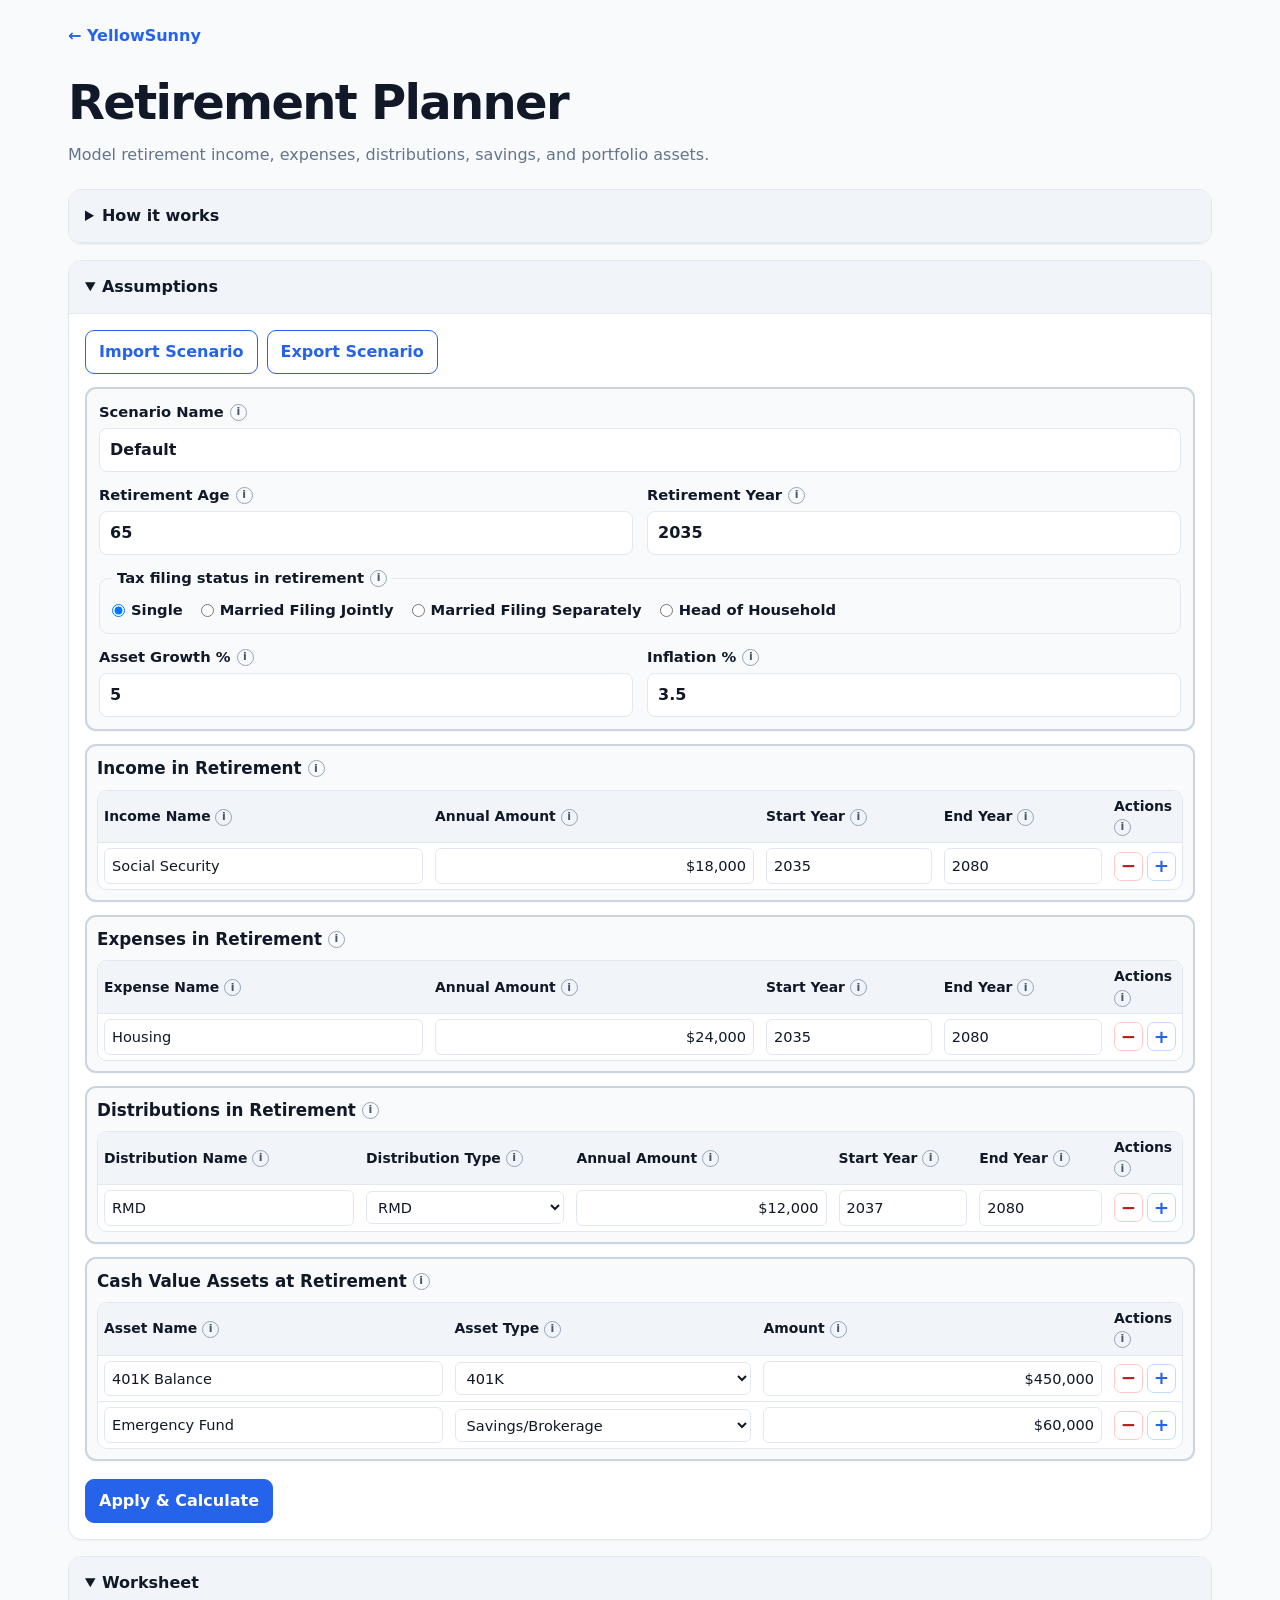
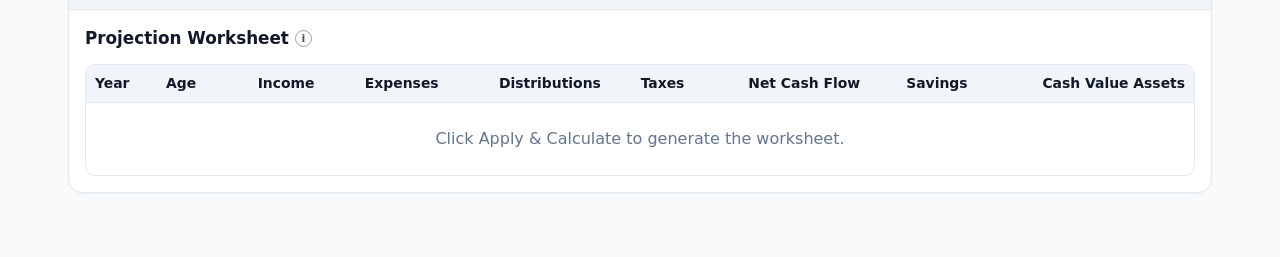
==== retirement-planner/frontend/index.html @ d4e8ead3 "Add retirement planner" ====
<!doctype html>
<html lang="en">
<head>
  <meta charset="utf-8">
  <meta name="viewport" content="width=device-width, initial-scale=1">
  <meta name="description" content="YellowSunny retirement planning calculator">
  <title>Retirement Planner | YellowSunny</title>
  <link rel="stylesheet" href="css/styles.css">
</head>
<body>
  <main class="wrap">
    <nav class="top-nav">
      <a href="/" class="home-link">← YellowSunny</a>
    </nav>

    <header class="page-header">
      <div>
        <h1>Retirement Planner</h1>
        <p class="subtitle">Model retirement income, expenses, distributions, savings, and portfolio assets.</p>
      </div>
    </header>

    <section class="card">
      <details>
        <summary>How it works</summary>
        <div class="panel prose">
          <p><strong>Inputs you provide</strong></p>
          <ul>
            <li><strong>Assumptions</strong> — scenario name, retirement age/year, tax filing status, asset growth, and inflation.</li>
            <li><strong>Income / Expenses</strong> — annual base amounts with inclusive start/end years. Active amounts inflate from each row's start year.</li>
            <li><strong>Distributions</strong> — annual amounts with inclusive start/end years. Distribution amounts are not inflation-adjusted.</li>
            <li><strong>Cash Value Assets</strong> — Savings/Brokerage seeds the Savings balance; 401K/IRA/Other seed Portfolio Assets.</li>
          </ul>
          <p><strong>Calculation</strong></p>
          <ul>
            <li>Federal tax is estimated using the selected filing status, the 2026 standard deduction, and 2026 progressive federal income-tax brackets.</li>
            <li>The simplified tax model treats entered income and distributions as ordinary taxable income; it does not model credits, capital gains, or special Social Security taxation.</li>
            <li>Net Cash Flow = Income − Expenses + Distributions − Taxes.</li>
            <li>Savings = prior Savings + Net Cash Flow.</li>
            <li>Portfolio = (prior Portfolio − Distributions) × (1 + Asset Growth %).</li>
            <li>The worksheet contains 49 annual rows.</li>
          </ul>
        </div>
      </details>
    </section>

    <section class="card">
      <details open>
        <summary>Assumptions</summary>
        <div class="panel">
          <div class="controls">
            <input type="file" id="jsonUpload" accept=".json,application/json" hidden>
            <button type="button" class="btn" id="btnImportJSON">Import Scenario</button>
            <button type="button" class="btn" id="btnExportJSON">Export Scenario</button>
          </div>

          <div class="input-group assumptions-group">
            <div class="form-grid">
            <label class="span-2">
              <span class="label-with-info">Scenario Name <span class="info-tip" title="A name for this saved scenario. It is included in the exported JSON and export filename." aria-label="Scenario name help">i</span></span>
              <input type="text" id="scenarioName" value="Default" maxlength="80">
            </label>

            <label>
              <span class="label-with-info">Retirement Age <span class="info-tip" title="Age shown in the first worksheet row." aria-label="Retirement age help">i</span></span>
              <input type="number" id="retAge" value="65" min="40" max="100">
            </label>
            <label>
              <span class="label-with-info">Retirement Year <span class="info-tip" title="Calendar year shown in the first worksheet row." aria-label="Retirement year help">i</span></span>
              <input type="number" id="retYear" value="2035" min="1900" max="2200">
            </label>

            <fieldset class="radio-fieldset span-2">
              <legend class="label-with-info">Tax filing status in retirement <span class="info-tip" title="Select the filing status used for the fixed 2026 federal standard deduction and marginal tax brackets." aria-label="Tax filing status help">i</span></legend>
              <div class="radio-group">
                <label class="radio-option"><input type="radio" name="filingStatus" value="Single" checked> Single</label>
                <label class="radio-option"><input type="radio" name="filingStatus" value="Married Filing Jointly"> Married Filing Jointly</label>
                <label class="radio-option"><input type="radio" name="filingStatus" value="Married Filing Separately"> Married Filing Separately</label>
                <label class="radio-option"><input type="radio" name="filingStatus" value="Head of Household"> Head of Household</label>
              </div>
            </fieldset>

            <label>
              <span class="label-with-info">Asset Growth % <span class="info-tip" title="Annual growth rate applied to Portfolio Assets after distributions are withdrawn." aria-label="Asset growth help">i</span></span>
              <input type="number" id="growthPct" value="5" min="-50" max="100" step="0.1">
            </label>
            <label>
              <span class="label-with-info">Inflation % <span class="info-tip" title="Annual inflation rate applied to active Income and Expense rows. Distributions are not inflated." aria-label="Inflation help">i</span></span>
              <input type="number" id="inflationPct" value="3.5" min="-10" max="100" step="0.1">
            </label>
            </div>
          </div>

          <div class="input-group">
            <div class="section-heading">
              <h2 class="heading-with-info">Income in Retirement <span class="info-tip" title="Annual retirement income. Active rows are increased by inflation from their Start Year." aria-label="Income section help">i</span></h2>
          </div>
          <div class="table-wrap input-table-wrap">
            <table class="input-table">
              <thead><tr>
                <th>Income Name <span class="info-tip" title="Short description of the income source." aria-label="Income name help">i</span></th>
                <th>Annual Amount <span class="info-tip" title="Base annual amount in the Start Year." aria-label="Income annual amount help">i</span></th>
                <th>Start Year <span class="info-tip" title="First year this income is included." aria-label="Income start year help">i</span></th>
                <th>End Year <span class="info-tip" title="Last year this income is included." aria-label="Income end year help">i</span></th>
                <th>Actions <span class="info-tip" title="Minus removes the row; plus inserts a row below." aria-label="Income row actions help">i</span></th>
              </tr></thead>
              <tbody id="tblIncome"></tbody>
            </table>
            </div>
          </div>

          <div class="input-group">
            <div class="section-heading">
              <h2 class="heading-with-info">Expenses in Retirement <span class="info-tip" title="Annual retirement expenses. Active rows are increased by inflation from their Start Year." aria-label="Expenses section help">i</span></h2>
          </div>
          <div class="table-wrap input-table-wrap">
            <table class="input-table">
              <thead><tr>
                <th>Expense Name <span class="info-tip" title="Short description of the expense." aria-label="Expense name help">i</span></th>
                <th>Annual Amount <span class="info-tip" title="Base annual amount in the Start Year." aria-label="Expense annual amount help">i</span></th>
                <th>Start Year <span class="info-tip" title="First year this expense is included." aria-label="Expense start year help">i</span></th>
                <th>End Year <span class="info-tip" title="Last year this expense is included." aria-label="Expense end year help">i</span></th>
                <th>Actions <span class="info-tip" title="Minus removes the row; plus inserts a row below." aria-label="Expense row actions help">i</span></th>
              </tr></thead>
              <tbody id="tblExpenses"></tbody>
            </table>
            </div>
          </div>

          <div class="input-group">
            <div class="section-heading">
              <h2 class="heading-with-info">Distributions in Retirement <span class="info-tip" title="Planned portfolio distributions. These amounts are not increased by inflation." aria-label="Distributions section help">i</span></h2>
          </div>
          <div class="table-wrap input-table-wrap">
            <table class="input-table">
              <thead><tr>
                <th>Distribution Name <span class="info-tip" title="Short description of the planned distribution." aria-label="Distribution name help">i</span></th>
                <th>Distribution Type <span class="info-tip" title="Classification for the withdrawal: Normal, Early 72t, Early 55+, or RMD. It is saved with the scenario; it does not currently change the tax formula." aria-label="Distribution type help">i</span></th>
                <th>Annual Amount <span class="info-tip" title="Annual withdrawal amount. It stays constant and is not inflation-adjusted." aria-label="Distribution annual amount help">i</span></th>
                <th>Start Year <span class="info-tip" title="First year this distribution is included." aria-label="Distribution start year help">i</span></th>
                <th>End Year <span class="info-tip" title="Last year this distribution is included." aria-label="Distribution end year help">i</span></th>
                <th>Actions <span class="info-tip" title="Minus removes the row; plus inserts a row below." aria-label="Distribution row actions help">i</span></th>
              </tr></thead>
              <tbody id="tblDistributions"></tbody>
            </table>
            </div>
          </div>

          <div class="input-group">
            <div class="section-heading">
              <h2 class="heading-with-info">Cash Value Assets at Retirement <span class="info-tip" title="Balances available at the start of retirement. Savings/Brokerage seeds the Savings column; all other asset types seed Portfolio Assets." aria-label="Assets section help">i</span></h2>
          </div>
          <div class="table-wrap input-table-wrap">
            <table class="input-table">
              <thead><tr>
                <th>Asset Name <span class="info-tip" title="Short description of the account or asset." aria-label="Asset name help">i</span></th>
                <th>Asset Type <span class="info-tip" title="401K, Savings/Brokerage, IRA, or Other." aria-label="Asset type help">i</span></th>
                <th>Amount <span class="info-tip" title="Balance available at the beginning of the retirement year." aria-label="Asset amount help">i</span></th>
                <th>Actions <span class="info-tip" title="Minus removes the row; plus inserts a row below." aria-label="Asset row actions help">i</span></th>
              </tr></thead>
              <tbody id="tblAssets"></tbody>
            </table>
            </div>
          </div>

          <div class="run-row">
            <button type="button" class="btn primary" id="btnRun">Apply &amp; Calculate</button>
            <span id="applyStatus" class="status" aria-live="polite"></span>
          </div>
        </div>
      </details>
    </section>

    <section class="card">
      <details open>
        <summary>Worksheet</summary>
        <div class="panel">
          <h2 class="heading-with-info worksheet-heading">Projection Worksheet <span class="info-tip" title="49 annual rows showing modeled cash flow, taxes, savings, and portfolio assets." aria-label="Worksheet help">i</span></h2>
          <div class="table-wrap worksheet-wrap">
            <table class="worksheet-table">
              <thead>
                <tr>
                  <th>Year</th><th>Age</th><th>Income</th><th>Expenses</th><th>Distributions</th><th>Taxes</th><th>Net Cash Flow</th><th>Savings</th><th>Cash Value Assets</th>
                </tr>
              </thead>
              <tbody id="sheetBody"></tbody>
            </table>
          </div>
        </div>
      </details>
    </section>
  </main>

  <script src="js/app.js" defer></script>
</body>
</html>
---- retirement-planner/frontend/css/styles.css ----
:root {
  --bg: #f8fafc; --surface: #ffffff; --surface-alt: #f1f5f9; --text: #111827;
  --muted: #64748b; --border: #e2e8f0; --border-strong: #cbd5e1; --accent: #2563eb;
  --accent-hover: #1d4ed8; --danger: #b91c1c; --danger-bg: #fee2e2; --warning-bg: #fca5a5;
  --radius: 14px;
}
* { box-sizing: border-box; }
body { margin: 0; font-family: system-ui, -apple-system, BlinkMacSystemFont, "Segoe UI", sans-serif; background: var(--bg); color: var(--text); line-height: 1.5; }
.wrap { max-width: 1180px; margin: 0 auto; padding: 24px 18px 48px; }
.top-nav { margin-bottom: 18px; }
.home-link { color: var(--accent); text-decoration: none; font-weight: 650; }
.page-header { display: flex; justify-content: space-between; gap: 20px; align-items: end; margin-bottom: 22px; }
h1 { margin: 0; font-size: clamp(2rem, 5vw, 3rem); letter-spacing: -0.035em; }
h2 { margin: 8px 0 4px; font-size: 1.05rem; }
.subtitle { margin: 5px 0 0; color: var(--muted); }
.card { background: var(--surface); border: 1px solid var(--border); border-radius: var(--radius); overflow: hidden; margin-bottom: 16px; box-shadow: 0 1px 2px rgba(15,23,42,.04); }
summary { cursor: pointer; font-weight: 750; padding: 14px 16px; background: var(--surface-alt); border-bottom: 1px solid var(--border); }
.panel { padding: 16px; display: grid; gap: 13px; }
.prose p { margin: 0; } .prose ul { margin-top: 4px; }
.form-grid { display: grid; grid-template-columns: repeat(2,minmax(0,1fr)); gap: 12px 14px; }
.span-2 { grid-column: 1 / -1; }
label { display: grid; gap: 5px; font-weight: 650; }
label span, legend { font-size: .92rem; }
.label-with-info, .heading-with-info { display: inline-flex; align-items: center; gap: 6px; }
.info-tip { width: 17px; height: 17px; border: 1px solid #94a3b8; border-radius: 50%; display: inline-flex; align-items: center; justify-content: center; font-size: 11px; font-weight: 800; color: #475569; cursor: help; vertical-align: middle; user-select: none; }
input, select { width: 100%; min-width: 96px; padding: 9px 10px; border: 1px solid var(--border); border-radius: 8px; background: #fff; color: var(--text); font: inherit; }
input:focus, select:focus { outline: none; border-color: var(--accent); box-shadow: 0 0 0 3px rgba(37,99,235,.14); }
.radio-fieldset { margin: 0; padding: 10px 12px 12px; border: 1px solid var(--border); border-radius: 9px; }
.radio-fieldset legend { padding: 0 5px; font-weight: 650; }
.radio-group { display: flex; flex-wrap: wrap; gap: 8px 18px; }
.radio-option { display: inline-flex; grid-template-columns: none; flex-direction: row; align-items: center; gap: 6px; font-size: .92rem; font-weight: 550; }
.radio-option input { width: auto; min-width: 0; margin: 0; }
.controls, .run-row, .section-heading { display: flex; flex-wrap: wrap; align-items: center; gap: 9px; }
.section-heading { justify-content: space-between; margin-top: 2px; }
.input-group { border: 2px solid var(--border-strong); border-radius: 11px; padding: 10px; background: #f8fafc; display: grid; gap: 8px; box-shadow: 0 1px 2px rgba(15,23,42,.035); }
.assumptions-group { padding: 12px; }
.input-group .section-heading { margin: 0; }
.input-group .section-heading h2 { margin: 0; }
.input-group .input-table-wrap { border-color: var(--border); }
.run-row { margin-top: 5px; }
.status { color: var(--muted); font-size: .94rem; } .status.error { color: var(--danger); font-weight: 650; }
.btn { appearance: none; border: 1px solid var(--accent); border-radius: 9px; background: #fff; color: var(--accent); padding: 9px 13px; font: inherit; font-weight: 700; cursor: pointer; }
.btn:hover { background: #eff6ff; } .btn.primary { background: var(--accent); color: #fff; } .btn.primary:hover { background: var(--accent-hover); }
.row-actions { display: flex; gap: 4px; align-items: center; white-space: nowrap; }
.btn.icon { width: 29px; height: 29px; padding: 0; display: inline-flex; align-items: center; justify-content: center; font-size: 1.15rem; line-height: 1; border-radius: 7px; }
.btn.delete { border-color: #fecaca; color: var(--danger); } .btn.delete:hover { background: #fef2f2; }
.btn.add { border-color: #bfdbfe; color: var(--accent); } .btn.add:hover { background: #eff6ff; }
.table-wrap { overflow-x: auto; border: 1px solid var(--border); border-radius: 10px; }
.input-table-wrap { border: 1px solid var(--border-strong); box-shadow: inset 0 0 0 1px rgba(148,163,184,.08); }
table { width: 100%; border-collapse: collapse; background: #fff; }
th { text-align: left; background: var(--surface-alt); font-size: .87rem; }
th, td { padding: 8px 9px; border-bottom: 1px solid var(--border); vertical-align: middle; }
.input-table th, .input-table td { padding: 5px 6px; }
.input-table input, .input-table select { padding: 6px 7px; border-radius: 6px; font-size: .91rem; }
.input-table th:last-child, .input-table td:last-child { width: 74px; }
tbody tr:last-child td { border-bottom: 0; }
.worksheet-heading { margin: 0; }
.worksheet-table td:nth-child(n+3) { font-variant-numeric: tabular-nums; text-align: right; }
.worksheet-table th:nth-child(n+3) { text-align: right; }
.negative { background: var(--danger-bg); } .negative-strong { background: var(--warning-bg); }
.empty-row { color: var(--muted); text-align: center !important; padding: 24px; }
@media (max-width:720px) { .wrap { padding: 16px 10px 36px; } .form-grid { grid-template-columns: 1fr; } .span-2 { grid-column: auto; } .page-header { align-items: start; } .radio-group { display: grid; gap: 8px; } }

.money-input { text-align: right; font-variant-numeric: tabular-nums; }

/* Scrollable projection worksheet with frozen column headers. */
.worksheet-wrap {
  max-height: 560px;
  overflow: auto;
  position: relative;
}
.worksheet-table thead th {
  position: sticky;
  top: 0;
  z-index: 2;
  background: var(--surface-alt);
  box-shadow: 0 1px 0 var(--border);
}
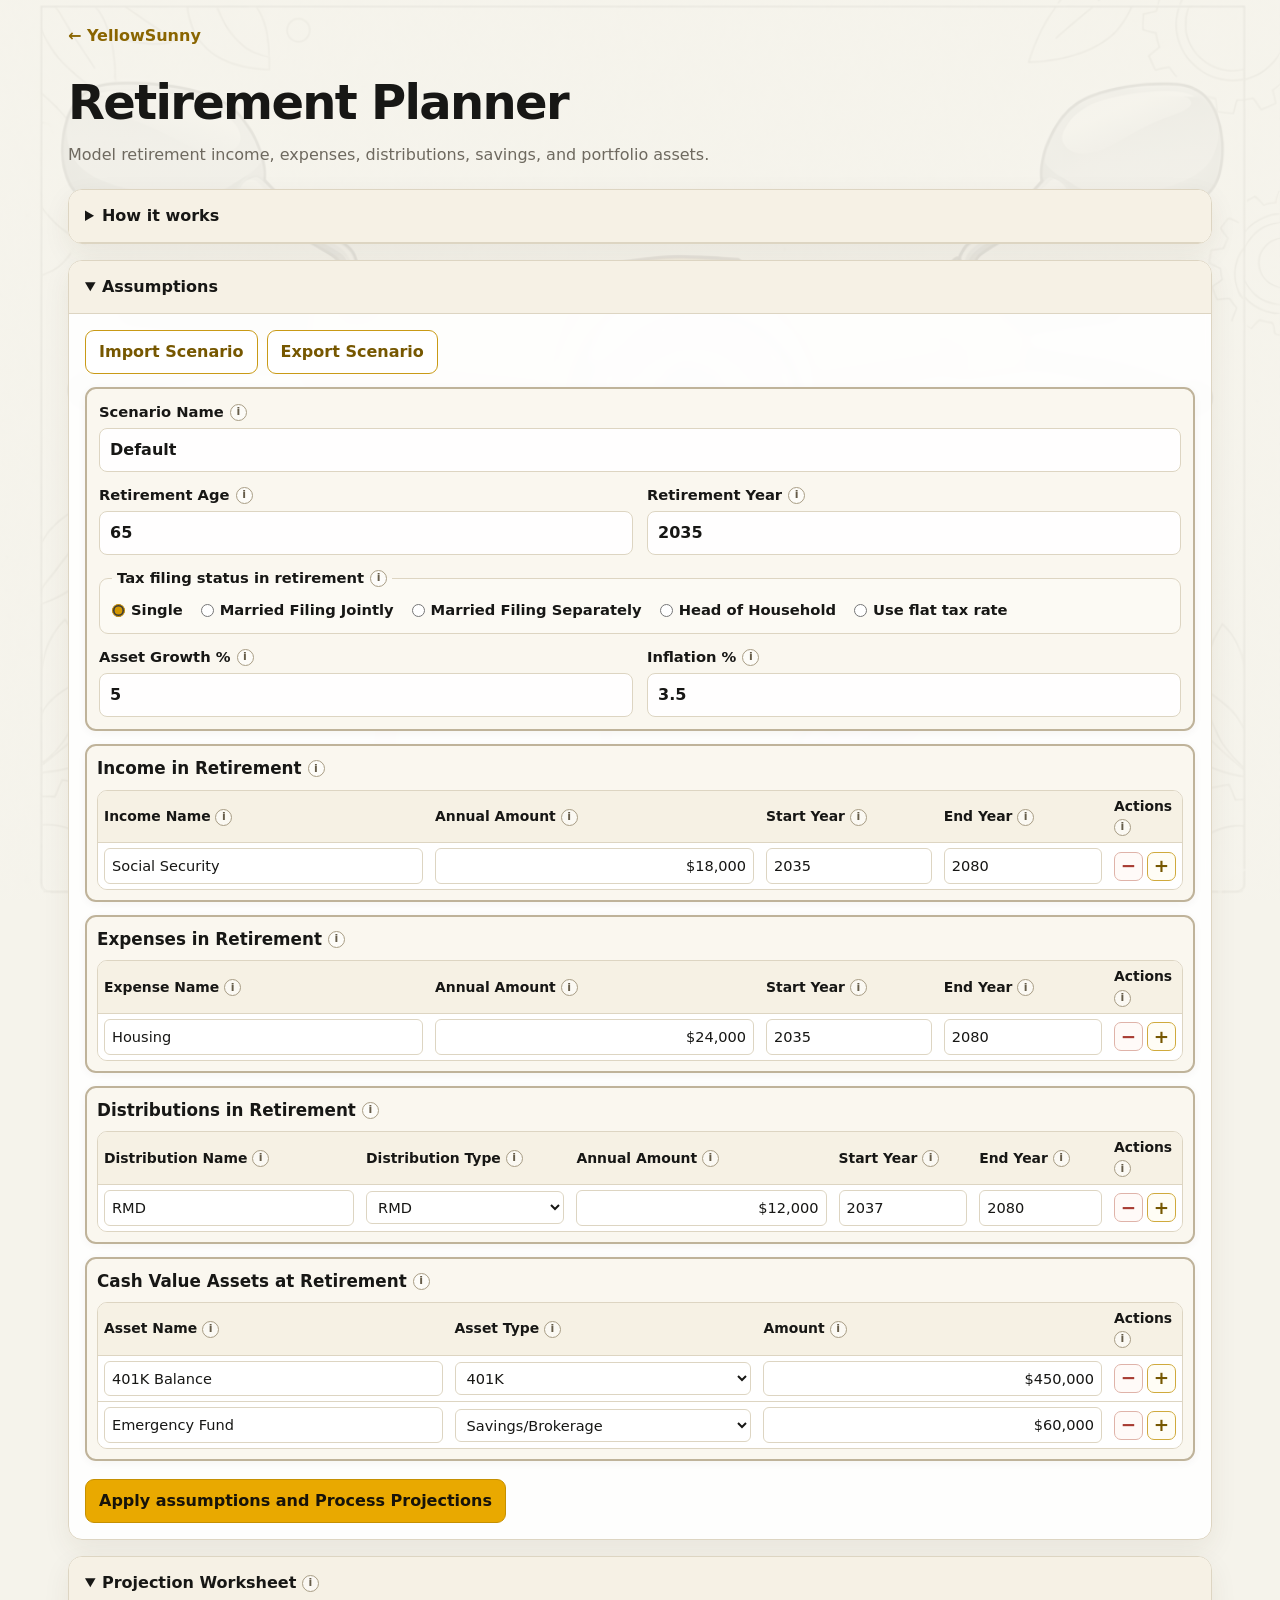
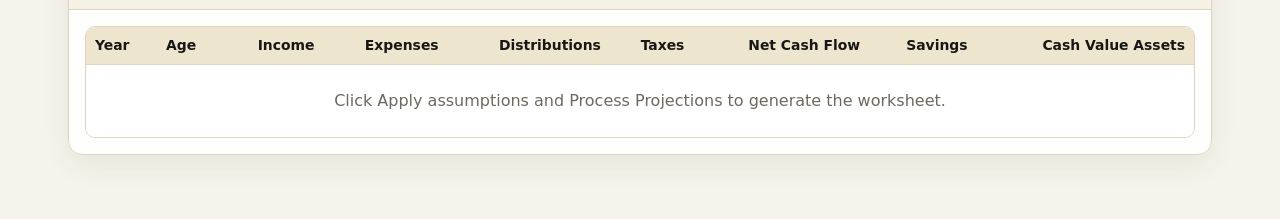
==== commit 28876318: "Apply flat tax rate" ====
--- a/retirement-planner/frontend/index.html
+++ b/retirement-planner/frontend/index.html
@@ -26,15 +26,16 @@
         <div class="panel prose">
           <p><strong>Inputs you provide</strong></p>
           <ul>
-            <li><strong>Assumptions</strong> — scenario name, retirement age/year, tax filing status, asset growth, and inflation.</li>
+            <li><strong>Assumptions</strong> — scenario name, retirement age/year, tax method or filing status, asset growth, and inflation.</li>
             <li><strong>Income / Expenses</strong> — annual base amounts with inclusive start/end years. Active amounts inflate from each row's start year.</li>
             <li><strong>Distributions</strong> — annual amounts with inclusive start/end years. Distribution amounts are not inflation-adjusted.</li>
             <li><strong>Cash Value Assets</strong> — Savings/Brokerage seeds the Savings balance; 401K/IRA/Other seed Portfolio Assets.</li>
           </ul>
           <p><strong>Calculation</strong></p>
           <ul>
-            <li>Federal tax is estimated using the selected filing status, the 2026 standard deduction, and 2026 progressive federal income-tax brackets.</li>
-            <li>The simplified tax model treats entered income and distributions as ordinary taxable income; it does not model credits, capital gains, or special Social Security taxation.</li>
+            <li>Federal tax is estimated either with your selected flat tax rate or with the selected filing status, 2026 standard deduction, and 2026 progressive federal income-tax brackets.</li>
+            <li>The simplified tax model treats entered income and distributions as ordinary taxable income. Flat-tax mode applies the entered rate directly to that combined amount; it does not apply the standard deduction or brackets.</li>
+            <li>The model does not separately account for credits, capital gains rates, or special Social Security taxation.</li>
             <li>Net Cash Flow = Income − Expenses + Distributions − Taxes.</li>
             <li>Savings = prior Savings + Net Cash Flow.</li>
             <li>Portfolio = (prior Portfolio − Distributions) × (1 + Asset Growth %).</li>
@@ -77,8 +78,14 @@
                 <label class="radio-option"><input type="radio" name="filingStatus" value="Married Filing Jointly"> Married Filing Jointly</label>
                 <label class="radio-option"><input type="radio" name="filingStatus" value="Married Filing Separately"> Married Filing Separately</label>
                 <label class="radio-option"><input type="radio" name="filingStatus" value="Head of Household"> Head of Household</label>
+                <label class="radio-option"><input type="radio" name="filingStatus" value="Use flat tax rate"> Use flat tax rate</label>
               </div>
             </fieldset>
+
+            <label id="flatTaxRateWrap" class="span-2 flat-tax-rate hidden">
+              <span class="label-with-info">Flat Tax Rate % <span class="info-tip" title="When Use flat tax rate is selected, this percentage is applied to annual Income plus Distributions. The standard deduction and tax brackets are not used." aria-label="Flat tax rate help">i</span></span>
+              <input type="number" id="flatTaxPct" value="20" min="0" max="100" step="0.1">
+            </label>
 
             <label>
               <span class="label-with-info">Asset Growth % <span class="info-tip" title="Annual growth rate applied to Portfolio Assets after distributions are withdrawn." aria-label="Asset growth help">i</span></span>
@@ -164,7 +171,7 @@
           </div>
 
           <div class="run-row">
-            <button type="button" class="btn primary" id="btnRun">Apply &amp; Calculate</button>
+            <button type="button" class="btn primary" id="btnRun">Apply assumptions and Process Projections</button>
             <span id="applyStatus" class="status" aria-live="polite"></span>
           </div>
         </div>
@@ -173,9 +180,8 @@
 
     <section class="card">
       <details open>
-        <summary>Worksheet</summary>
+        <summary>Projection Worksheet <span class="info-tip" title="49 annual rows showing modeled cash flow, taxes, savings, and cash value assets." aria-label="Projection worksheet help">i</span></summary>
         <div class="panel">
-          <h2 class="heading-with-info worksheet-heading">Projection Worksheet <span class="info-tip" title="49 annual rows showing modeled cash flow, taxes, savings, and portfolio assets." aria-label="Worksheet help">i</span></h2>
           <div class="table-wrap worksheet-wrap">
             <table class="worksheet-table">
               <thead>
--- a/retirement-planner/frontend/css/styles.css
+++ b/retirement-planner/frontend/css/styles.css
@@ -1,66 +1,184 @@
 :root {
-  --bg: #f8fafc; --surface: #ffffff; --surface-alt: #f1f5f9; --text: #111827;
-  --muted: #64748b; --border: #e2e8f0; --border-strong: #cbd5e1; --accent: #2563eb;
-  --accent-hover: #1d4ed8; --danger: #b91c1c; --danger-bg: #fee2e2; --warning-bg: #fca5a5;
+  --bg: #f5f3eb;
+  --surface: rgba(255, 255, 255, 0.90);
+  --surface-solid: #fffdfa;
+  --surface-alt: #f6f1e4;
+  --surface-warm: rgba(250, 247, 238, 0.92);
+  --text: #171715;
+  --muted: #6e695f;
+  --border: #ddd5c2;
+  --border-strong: #bfb39a;
+  --accent: #e9a900;
+  --accent-hover: #d39700;
+  --accent-soft: #fff2bd;
+  --danger: #a83b32;
+  --danger-bg: #fde8e3;
+  --warning-bg: #f4b0a8;
   --radius: 14px;
 }
+
 * { box-sizing: border-box; }
-body { margin: 0; font-family: system-ui, -apple-system, BlinkMacSystemFont, "Segoe UI", sans-serif; background: var(--bg); color: var(--text); line-height: 1.5; }
+html { min-height: 100%; background: var(--bg); }
+body {
+  margin: 0;
+  min-height: 100vh;
+  position: relative;
+  isolation: isolate;
+  font-family: system-ui, -apple-system, BlinkMacSystemFont, "Segoe UI", sans-serif;
+  color: var(--text);
+  line-height: 1.5;
+  background: transparent;
+}
+
+/* Very faint YellowSunny artwork behind the entire planner. */
+body::before {
+  content: "";
+  position: fixed;
+  inset: 0;
+  z-index: -1;
+  pointer-events: none;
+  background-image:
+    linear-gradient(rgba(245, 243, 235, 0.93), rgba(245, 243, 235, 0.93)),
+    url("../assets/Yellowsunny.png");
+  background-repeat: no-repeat;
+  background-position: center center;
+  background-size: cover;
+}
+
 .wrap { max-width: 1180px; margin: 0 auto; padding: 24px 18px 48px; }
 .top-nav { margin-bottom: 18px; }
-.home-link { color: var(--accent); text-decoration: none; font-weight: 650; }
+.home-link { color: #8a6500; text-decoration: none; font-weight: 700; }
+.home-link:hover { color: var(--accent-hover); text-decoration: underline; }
 .page-header { display: flex; justify-content: space-between; gap: 20px; align-items: end; margin-bottom: 22px; }
 h1 { margin: 0; font-size: clamp(2rem, 5vw, 3rem); letter-spacing: -0.035em; }
 h2 { margin: 8px 0 4px; font-size: 1.05rem; }
 .subtitle { margin: 5px 0 0; color: var(--muted); }
-.card { background: var(--surface); border: 1px solid var(--border); border-radius: var(--radius); overflow: hidden; margin-bottom: 16px; box-shadow: 0 1px 2px rgba(15,23,42,.04); }
-summary { cursor: pointer; font-weight: 750; padding: 14px 16px; background: var(--surface-alt); border-bottom: 1px solid var(--border); }
+
+.card {
+  background: var(--surface);
+  border: 1px solid var(--border);
+  border-radius: var(--radius);
+  overflow: hidden;
+  margin-bottom: 16px;
+  box-shadow: 0 10px 28px rgba(65, 54, 27, 0.07);
+  backdrop-filter: blur(5px);
+  -webkit-backdrop-filter: blur(5px);
+}
+summary {
+  cursor: pointer;
+  font-weight: 780;
+  padding: 14px 16px;
+  background: rgba(246, 241, 228, 0.94);
+  border-bottom: 1px solid var(--border);
+}
 .panel { padding: 16px; display: grid; gap: 13px; }
-.prose p { margin: 0; } .prose ul { margin-top: 4px; }
+.prose p { margin: 0; }
+.prose ul { margin-top: 4px; }
+
 .form-grid { display: grid; grid-template-columns: repeat(2,minmax(0,1fr)); gap: 12px 14px; }
 .span-2 { grid-column: 1 / -1; }
 label { display: grid; gap: 5px; font-weight: 650; }
 label span, legend { font-size: .92rem; }
 .label-with-info, .heading-with-info { display: inline-flex; align-items: center; gap: 6px; }
-.info-tip { width: 17px; height: 17px; border: 1px solid #94a3b8; border-radius: 50%; display: inline-flex; align-items: center; justify-content: center; font-size: 11px; font-weight: 800; color: #475569; cursor: help; vertical-align: middle; user-select: none; }
-input, select { width: 100%; min-width: 96px; padding: 9px 10px; border: 1px solid var(--border); border-radius: 8px; background: #fff; color: var(--text); font: inherit; }
-input:focus, select:focus { outline: none; border-color: var(--accent); box-shadow: 0 0 0 3px rgba(37,99,235,.14); }
-.radio-fieldset { margin: 0; padding: 10px 12px 12px; border: 1px solid var(--border); border-radius: 9px; }
+.info-tip {
+  width: 17px;
+  height: 17px;
+  border: 1px solid #a89d85;
+  border-radius: 50%;
+  display: inline-flex;
+  align-items: center;
+  justify-content: center;
+  font-size: 11px;
+  font-weight: 800;
+  color: #655c49;
+  background: rgba(255,255,255,.55);
+  cursor: help;
+  vertical-align: middle;
+  user-select: none;
+}
+
+input, select {
+  width: 100%;
+  min-width: 96px;
+  padding: 9px 10px;
+  border: 1px solid var(--border);
+  border-radius: 8px;
+  background: rgba(255,255,255,.94);
+  color: var(--text);
+  font: inherit;
+}
+input:focus, select:focus {
+  outline: none;
+  border-color: var(--accent);
+  box-shadow: 0 0 0 3px rgba(233,169,0,.20);
+}
+
+.radio-fieldset { margin: 0; padding: 10px 12px 12px; border: 1px solid var(--border); border-radius: 9px; background: rgba(255,255,255,.34); }
 .radio-fieldset legend { padding: 0 5px; font-weight: 650; }
 .radio-group { display: flex; flex-wrap: wrap; gap: 8px 18px; }
 .radio-option { display: inline-flex; grid-template-columns: none; flex-direction: row; align-items: center; gap: 6px; font-size: .92rem; font-weight: 550; }
-.radio-option input { width: auto; min-width: 0; margin: 0; }
+.radio-option input { width: auto; min-width: 0; margin: 0; accent-color: var(--accent-hover); }
+.flat-tax-rate { max-width: 360px; }
+.hidden { display: none !important; }
+
 .controls, .run-row, .section-heading { display: flex; flex-wrap: wrap; align-items: center; gap: 9px; }
 .section-heading { justify-content: space-between; margin-top: 2px; }
-.input-group { border: 2px solid var(--border-strong); border-radius: 11px; padding: 10px; background: #f8fafc; display: grid; gap: 8px; box-shadow: 0 1px 2px rgba(15,23,42,.035); }
+.input-group {
+  border: 2px solid var(--border-strong);
+  border-radius: 11px;
+  padding: 10px;
+  background: var(--surface-warm);
+  display: grid;
+  gap: 8px;
+  box-shadow: 0 2px 8px rgba(65,54,27,.045);
+}
 .assumptions-group { padding: 12px; }
 .input-group .section-heading { margin: 0; }
 .input-group .section-heading h2 { margin: 0; }
 .input-group .input-table-wrap { border-color: var(--border); }
 .run-row { margin-top: 5px; }
-.status { color: var(--muted); font-size: .94rem; } .status.error { color: var(--danger); font-weight: 650; }
-.btn { appearance: none; border: 1px solid var(--accent); border-radius: 9px; background: #fff; color: var(--accent); padding: 9px 13px; font: inherit; font-weight: 700; cursor: pointer; }
-.btn:hover { background: #eff6ff; } .btn.primary { background: var(--accent); color: #fff; } .btn.primary:hover { background: var(--accent-hover); }
+.status { color: var(--muted); font-size: .94rem; }
+.status.error { color: var(--danger); font-weight: 650; }
+
+.btn {
+  appearance: none;
+  border: 1px solid #c99a16;
+  border-radius: 9px;
+  background: rgba(255,255,255,.86);
+  color: #765700;
+  padding: 9px 13px;
+  font: inherit;
+  font-weight: 750;
+  cursor: pointer;
+  transition: background 120ms ease, transform 120ms ease, border-color 120ms ease;
+}
+.btn:hover { background: var(--accent-soft); border-color: var(--accent-hover); }
+.btn.primary { background: var(--accent); color: #17130a; border-color: #c69000; }
+.btn.primary:hover { background: var(--accent-hover); transform: translateY(-1px); }
+.btn:focus-visible { outline: 3px solid rgba(233,169,0,.32); outline-offset: 2px; }
+
 .row-actions { display: flex; gap: 4px; align-items: center; white-space: nowrap; }
 .btn.icon { width: 29px; height: 29px; padding: 0; display: inline-flex; align-items: center; justify-content: center; font-size: 1.15rem; line-height: 1; border-radius: 7px; }
-.btn.delete { border-color: #fecaca; color: var(--danger); } .btn.delete:hover { background: #fef2f2; }
-.btn.add { border-color: #bfdbfe; color: var(--accent); } .btn.add:hover { background: #eff6ff; }
-.table-wrap { overflow-x: auto; border: 1px solid var(--border); border-radius: 10px; }
-.input-table-wrap { border: 1px solid var(--border-strong); box-shadow: inset 0 0 0 1px rgba(148,163,184,.08); }
-table { width: 100%; border-collapse: collapse; background: #fff; }
+.btn.delete { border-color: #dfb3a9; color: var(--danger); background: #fffaf8; }
+.btn.delete:hover { background: var(--danger-bg); }
+.btn.add { border-color: #d0aa3d; color: #765700; background: #fffdf5; }
+.btn.add:hover { background: var(--accent-soft); }
+
+.table-wrap { overflow-x: auto; border: 1px solid var(--border); border-radius: 10px; background: rgba(255,255,255,.82); }
+.input-table-wrap { border: 1px solid var(--border-strong); box-shadow: inset 0 0 0 1px rgba(118,102,65,.05); }
+table { width: 100%; border-collapse: collapse; background: rgba(255,255,255,.91); }
 th { text-align: left; background: var(--surface-alt); font-size: .87rem; }
 th, td { padding: 8px 9px; border-bottom: 1px solid var(--border); vertical-align: middle; }
 .input-table th, .input-table td { padding: 5px 6px; }
 .input-table input, .input-table select { padding: 6px 7px; border-radius: 6px; font-size: .91rem; }
 .input-table th:last-child, .input-table td:last-child { width: 74px; }
 tbody tr:last-child td { border-bottom: 0; }
-.worksheet-heading { margin: 0; }
+
 .worksheet-table td:nth-child(n+3) { font-variant-numeric: tabular-nums; text-align: right; }
 .worksheet-table th:nth-child(n+3) { text-align: right; }
-.negative { background: var(--danger-bg); } .negative-strong { background: var(--warning-bg); }
+.negative { background: var(--danger-bg); }
+.negative-strong { background: var(--warning-bg); }
 .empty-row { color: var(--muted); text-align: center !important; padding: 24px; }
-@media (max-width:720px) { .wrap { padding: 16px 10px 36px; } .form-grid { grid-template-columns: 1fr; } .span-2 { grid-column: auto; } .page-header { align-items: start; } .radio-group { display: grid; gap: 8px; } }
-
 .money-input { text-align: right; font-variant-numeric: tabular-nums; }
 
 /* Scrollable projection worksheet with frozen column headers. */
@@ -73,6 +191,15 @@
   position: sticky;
   top: 0;
   z-index: 2;
-  background: var(--surface-alt);
-  box-shadow: 0 1px 0 var(--border);
-}
+  background: #eee5cf;
+  box-shadow: 0 1px 0 var(--border-strong);
+}
+
+@media (max-width:720px) {
+  .wrap { padding: 16px 10px 36px; }
+  .form-grid { grid-template-columns: 1fr; }
+  .span-2 { grid-column: auto; }
+  .page-header { align-items: start; }
+  .radio-group { display: grid; gap: 8px; }
+  body::before { background-position: center top; }
+}
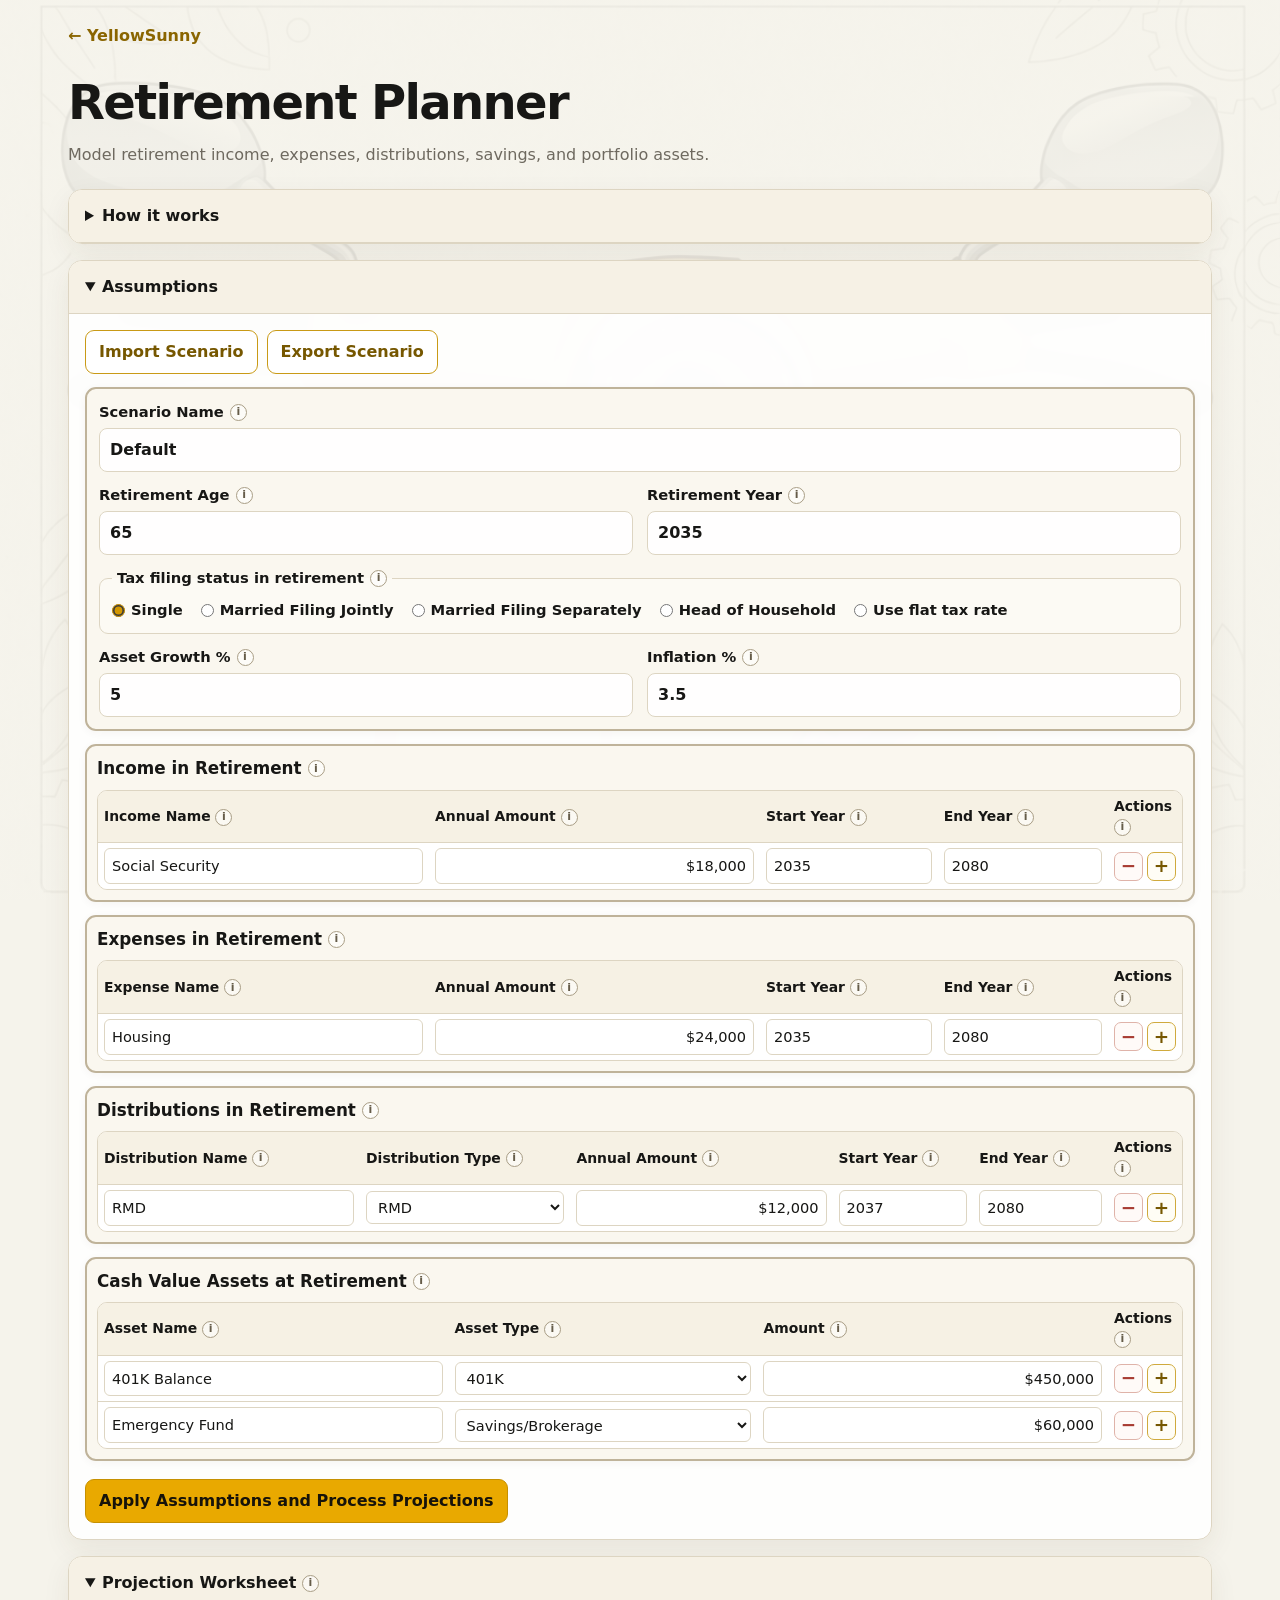
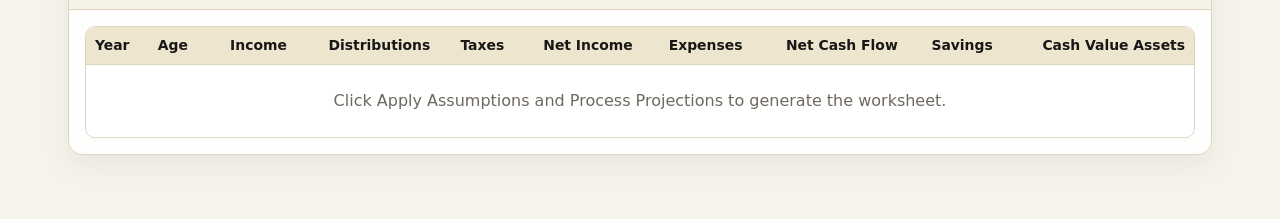
==== commit bcb38ca5: "Add net income" ====
--- a/retirement-planner/frontend/index.html
+++ b/retirement-planner/frontend/index.html
@@ -36,8 +36,8 @@
             <li>Federal tax is estimated either with your selected flat tax rate or with the selected filing status, 2026 standard deduction, and 2026 progressive federal income-tax brackets.</li>
             <li>The simplified tax model treats entered income and distributions as ordinary taxable income. Flat-tax mode applies the entered rate directly to that combined amount; it does not apply the standard deduction or brackets.</li>
             <li>The model does not separately account for credits, capital gains rates, or special Social Security taxation.</li>
-            <li>Net Cash Flow = Income − Expenses + Distributions − Taxes.</li>
-            <li>Savings = prior Savings + Net Cash Flow.</li>
+            <li>Net Income = Income + Distributions − Taxes.</li>
+            <li>Net Cash Flow = Net Income − Expenses. Savings = prior Savings + Net Cash Flow.</li>
             <li>Portfolio = (prior Portfolio − Distributions) × (1 + Asset Growth %).</li>
             <li>The worksheet contains 49 annual rows.</li>
           </ul>
@@ -171,7 +171,7 @@
           </div>
 
           <div class="run-row">
-            <button type="button" class="btn primary" id="btnRun">Apply assumptions and Process Projections</button>
+            <button type="button" class="btn primary" id="btnRun">Apply Assumptions and Process Projections</button>
             <span id="applyStatus" class="status" aria-live="polite"></span>
           </div>
         </div>
@@ -186,7 +186,7 @@
             <table class="worksheet-table">
               <thead>
                 <tr>
-                  <th>Year</th><th>Age</th><th>Income</th><th>Expenses</th><th>Distributions</th><th>Taxes</th><th>Net Cash Flow</th><th>Savings</th><th>Cash Value Assets</th>
+                  <th>Year</th><th>Age</th><th>Income</th><th>Distributions</th><th>Taxes</th><th>Net Income</th><th>Expenses</th><th>Net Cash Flow</th><th>Savings</th><th>Cash Value Assets</th>
                 </tr>
               </thead>
               <tbody id="sheetBody"></tbody>
